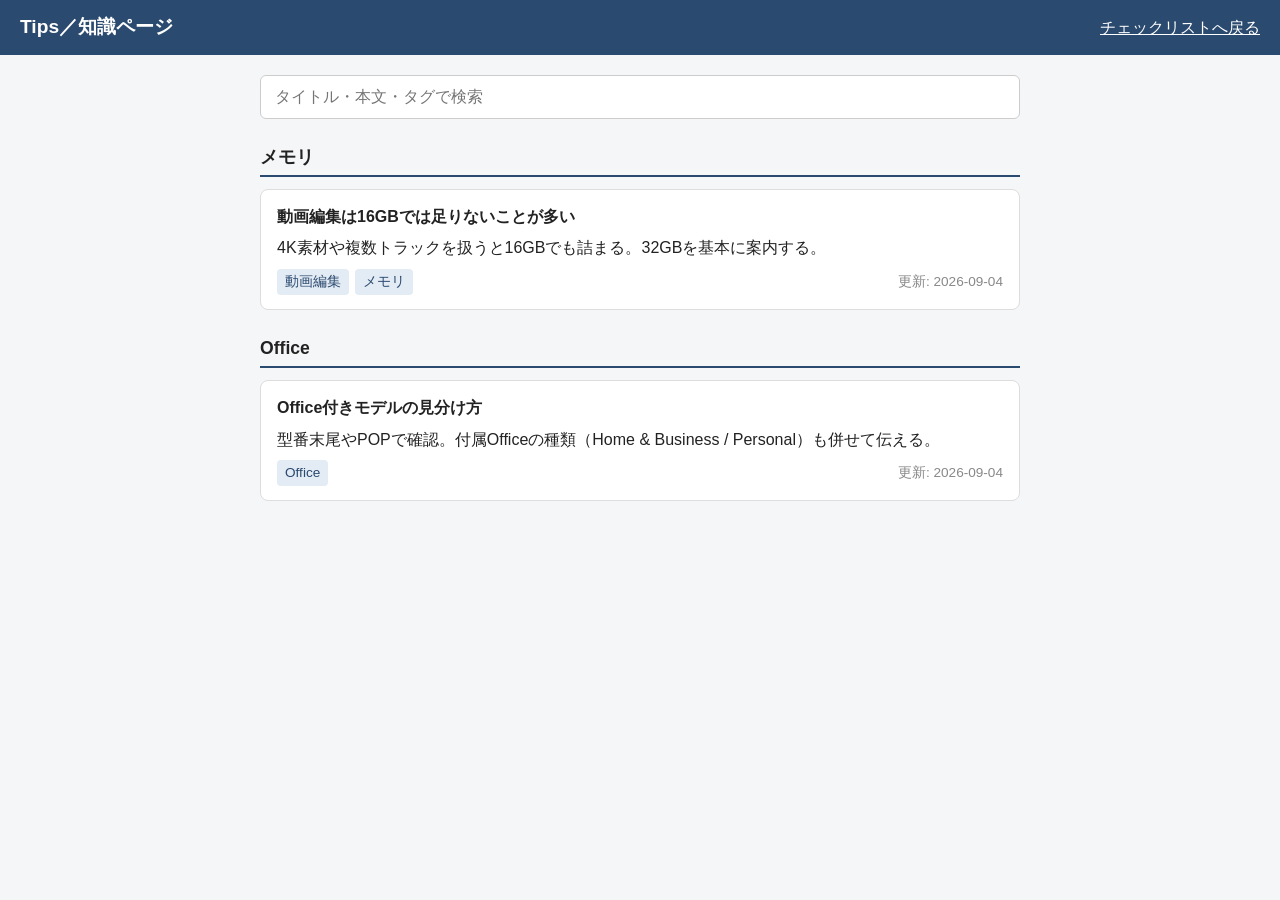
==== tips.html @ 2682cda7 "feat: PC案内ツール初期版（チェックリスト・Tipsページ） Co-Authored-By: Claude Fable 5 <noreply@anthropic.com> Claude-Sess" ====
<!DOCTYPE html>
<html lang="ja">
<head>
  <meta charset="UTF-8">
  <meta name="viewport" content="width=device-width, initial-scale=1.0">
  <title>PC案内ツール - Tips／知識ページ</title>
  <link rel="stylesheet" href="css/style.css">
</head>
<body>
  <header class="site-header">
    <h1>Tips／知識ページ</h1>
    <nav>
      <a href="index.html">チェックリストへ戻る</a>
    </nav>
  </header>

  <main class="tips-layout">
    <div class="search-box">
      <input type="search" id="search-input" placeholder="タイトル・本文・タグで検索">
    </div>
    <div id="tips-list">
      <!-- tips.json から記事を描画 -->
    </div>
  </main>

  <script src="js/tips.js"></script>
</body>
</html>
---- css/style.css ----
/* PC案内ツール 共通スタイル */

* {
  box-sizing: border-box;
}

body {
  margin: 0;
  font-family: "Hiragino Sans", "Hiragino Kaku Gothic ProN", "Yu Gothic", Meiryo, sans-serif;
  background: #f5f6f8;
  color: #222;
  line-height: 1.6;
}

/* ヘッダー */
.site-header {
  display: flex;
  justify-content: space-between;
  align-items: center;
  padding: 12px 20px;
  background: #2b4a6f;
  color: #fff;
}

.site-header h1 {
  margin: 0;
  font-size: 1.2rem;
}

.site-header a {
  color: #fff;
  text-decoration: underline;
}

/* チェックリスト画面: 2カラム */
.checklist-layout {
  display: flex;
  gap: 20px;
  padding: 20px;
  align-items: flex-start;
}

.questions-col {
  flex: 2;
}

.summary-col {
  flex: 1;
  position: sticky;
  top: 20px;
  background: #fff;
  border: 1px solid #ddd;
  border-radius: 8px;
  padding: 16px;
}

.summary-head {
  display: flex;
  justify-content: space-between;
  align-items: center;
  margin-bottom: 8px;
}

.summary-head h2 {
  margin: 0;
  font-size: 1.05rem;
}

/* 質問ブロック */
.question {
  background: #fff;
  border: 1px solid #ddd;
  border-radius: 8px;
  padding: 16px;
  margin-bottom: 16px;
}

.question h3 {
  margin: 0 0 10px;
  font-size: 1rem;
}

.options {
  display: flex;
  flex-wrap: wrap;
  gap: 8px;
}

/* ボタン: タップしやすく高さ44px以上 */
.option-btn {
  min-height: 44px;
  padding: 10px 18px;
  font-size: 1rem;
  border: 1px solid #2b4a6f;
  border-radius: 6px;
  background: #fff;
  color: #2b4a6f;
  cursor: pointer;
}

.option-btn.selected {
  background: #2b4a6f;
  color: #fff;
}

#reset-btn {
  min-height: 44px;
  padding: 8px 16px;
  font-size: 0.95rem;
  border: 1px solid #999;
  border-radius: 6px;
  background: #fff;
  cursor: pointer;
}

/* サマリー表 */
.summary-table {
  width: 100%;
  border-collapse: collapse;
}

.summary-table th,
.summary-table td {
  text-align: left;
  padding: 6px 8px;
  border-bottom: 1px solid #eee;
  vertical-align: top;
}

.summary-table th {
  white-space: nowrap;
  color: #555;
  font-weight: 600;
}

.placeholder {
  color: #888;
}

/* Tipsページ */
.tips-layout {
  max-width: 800px;
  margin: 0 auto;
  padding: 20px;
}

.search-box input {
  width: 100%;
  min-height: 44px;
  padding: 10px 14px;
  font-size: 1rem;
  border: 1px solid #ccc;
  border-radius: 6px;
}

.tips-category h2 {
  font-size: 1.1rem;
  border-bottom: 2px solid #2b4a6f;
  padding-bottom: 4px;
  margin: 24px 0 12px;
}

.tip-card {
  background: #fff;
  border: 1px solid #ddd;
  border-radius: 8px;
  padding: 14px 16px;
  margin-bottom: 12px;
}

.tip-card h3 {
  margin: 0 0 6px;
  font-size: 1rem;
}

.tip-body {
  margin: 0 0 8px;
}

.tip-meta {
  display: flex;
  flex-wrap: wrap;
  gap: 6px;
  align-items: center;
  font-size: 0.85rem;
}

.tag {
  background: #e3ebf4;
  color: #2b4a6f;
  border-radius: 4px;
  padding: 2px 8px;
}

.updated {
  color: #888;
  margin-left: auto;
}

/* タブレット・スマホ: 1カラムに */
@media (max-width: 768px) {
  .checklist-layout {
    flex-direction: column;
  }

  .summary-col {
    position: static;
    width: 100%;
  }

  .questions-col {
    width: 100%;
  }
}
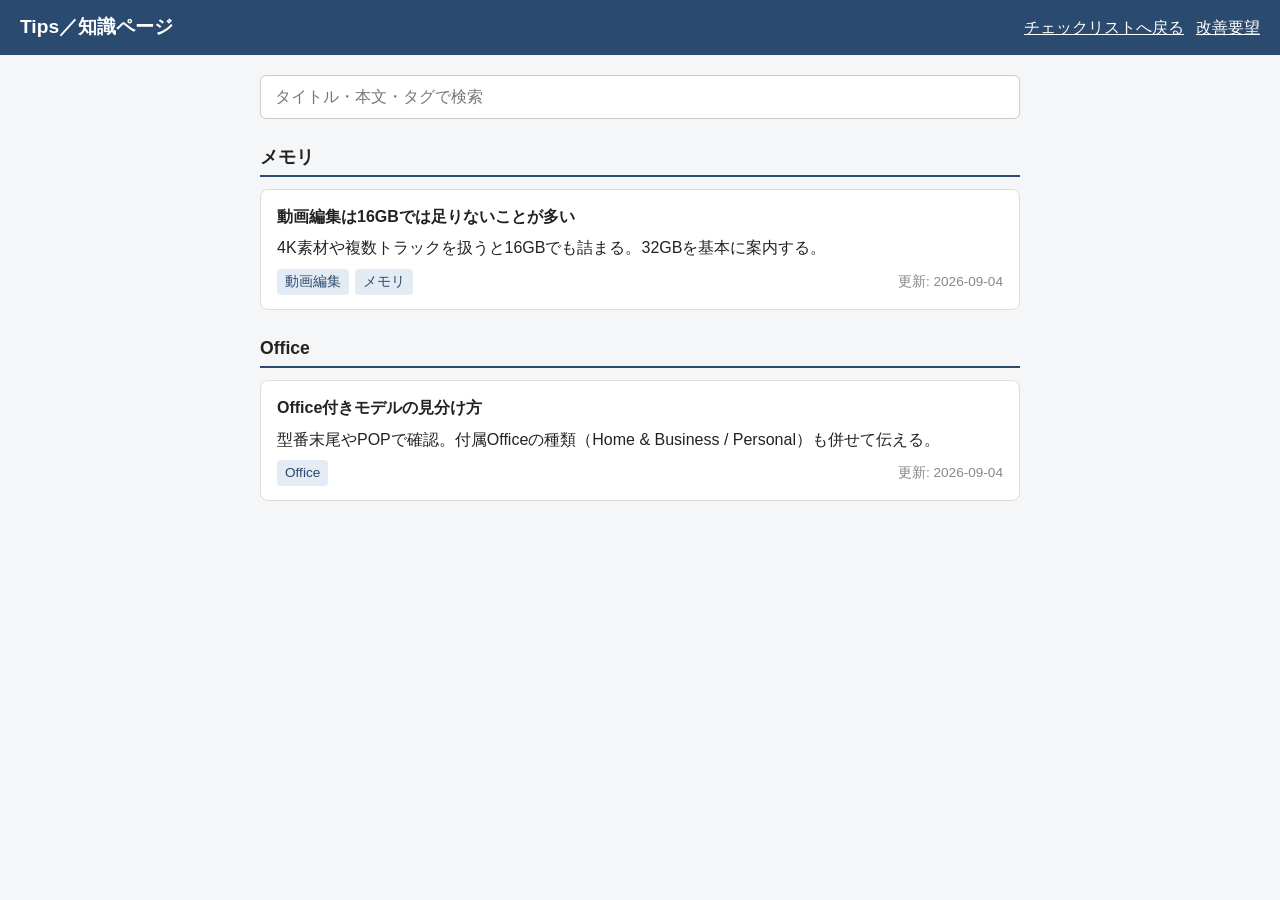
==== commit 48112b48: "feat: 改善要望フォームを追加（Discord webhook送信） Co-Authored-By: Claude Fable 5 <noreply@anthropic.com> Claude-S" ====
--- a/tips.html
+++ b/tips.html
@@ -11,6 +11,7 @@
     <h1>Tips／知識ページ</h1>
     <nav>
       <a href="index.html">チェックリストへ戻る</a>
+      <a href="request.html">改善要望</a>
     </nav>
   </header>
 
--- a/css/style.css
+++ b/css/style.css
@@ -27,9 +27,41 @@
   font-size: 1.2rem;
 }
 
+.site-header nav {
+  display: flex;
+  align-items: center;
+  gap: 12px;
+}
+
 .site-header a {
   color: #fff;
   text-decoration: underline;
+}
+
+/* ヘッダーのアイコンリンク（電球＋Tips） */
+.site-header a.icon-link {
+  text-decoration: none;
+}
+
+.icon-link {
+  display: flex;
+  align-items: center;
+  justify-content: center;
+  gap: 6px;
+  min-width: 44px;
+  height: 44px;
+  padding: 0 12px;
+  border-radius: 22px;
+  text-decoration: none;
+}
+
+.icon-link-text {
+  font-size: 0.95rem;
+}
+
+.icon-link:hover,
+.icon-link:focus {
+  background: rgba(255, 255, 255, 0.15);
 }
 
 /* チェックリスト画面: 2カラム */
@@ -137,6 +169,105 @@
   color: #888;
 }
 
+/* 条件に合う機種 */
+.models-head {
+  display: flex;
+  align-items: baseline;
+  gap: 8px;
+  margin-top: 20px;
+  padding-top: 12px;
+  border-top: 2px solid #2b4a6f;
+}
+
+.models-head h2 {
+  margin: 0;
+  font-size: 1.05rem;
+}
+
+#models-count {
+  color: #666;
+  font-size: 0.9rem;
+}
+
+.model-card {
+  border: 1px solid #ddd;
+  border-radius: 8px;
+  padding: 10px 12px;
+  margin-top: 10px;
+}
+
+.model-name {
+  font-weight: 600;
+}
+
+.model-spec {
+  color: #555;
+  font-size: 0.9rem;
+  margin-top: 2px;
+}
+
+.model-badges {
+  display: flex;
+  gap: 6px;
+  margin-top: 6px;
+}
+
+.badge {
+  font-size: 0.8rem;
+  border-radius: 4px;
+  padding: 2px 8px;
+}
+
+.badge-tenji {
+  background: #e3ebf4;
+  color: #2b4a6f;
+}
+
+.badge-stock {
+  background: #e2f3e6;
+  color: #216b34;
+}
+
+.badge-nostock {
+  background: #f4e3e3;
+  color: #8a2b2b;
+}
+
+.model-copy-row {
+  display: flex;
+  align-items: center;
+  gap: 8px;
+  margin-top: 8px;
+}
+
+.model-no {
+  flex: 1;
+  font-family: "SF Mono", Menlo, Consolas, monospace;
+  font-size: 0.95rem;
+  background: #f0f2f5;
+  border-radius: 4px;
+  padding: 6px 8px;
+  overflow-x: auto;
+  white-space: nowrap;
+}
+
+.copy-btn {
+  min-height: 44px;
+  padding: 8px 14px;
+  font-size: 0.9rem;
+  border: 1px solid #2b4a6f;
+  border-radius: 6px;
+  background: #fff;
+  color: #2b4a6f;
+  cursor: pointer;
+  white-space: nowrap;
+}
+
+.copy-btn:disabled {
+  background: #2b4a6f;
+  color: #fff;
+}
+
 /* Tipsページ */
 .tips-layout {
   max-width: 800px;
@@ -197,6 +328,85 @@
   margin-left: auto;
 }
 
+/* 改善要望フォーム */
+.request-layout {
+  max-width: 640px;
+  margin: 0 auto;
+  padding: 20px;
+}
+
+.request-note {
+  color: #555;
+  margin: 0 0 16px;
+}
+
+#request-form {
+  display: flex;
+  flex-direction: column;
+  gap: 6px;
+  background: #fff;
+  border: 1px solid #ddd;
+  border-radius: 8px;
+  padding: 16px;
+}
+
+#request-form label {
+  font-weight: 600;
+  margin-top: 8px;
+}
+
+.required {
+  font-size: 0.8rem;
+  font-weight: 600;
+  color: #8a2b2b;
+  background: #f4e3e3;
+  border-radius: 4px;
+  padding: 1px 6px;
+  margin-left: 4px;
+}
+
+#request-form input,
+#request-form textarea {
+  font-size: 1rem;
+  font-family: inherit;
+  border: 1px solid #ccc;
+  border-radius: 6px;
+  padding: 10px 12px;
+}
+
+#request-form input {
+  min-height: 44px;
+}
+
+#send-btn {
+  margin-top: 12px;
+  min-height: 44px;
+  font-size: 1rem;
+  border: none;
+  border-radius: 6px;
+  background: #2b4a6f;
+  color: #fff;
+  cursor: pointer;
+}
+
+#send-btn:disabled {
+  opacity: 0.6;
+  cursor: default;
+}
+
+#send-result {
+  margin: 8px 0 0;
+  min-height: 1.2em;
+}
+
+.result-ok {
+  color: #216b34;
+}
+
+.result-error {
+  color: #8a2b2b;
+}
+
 /* タブレット・スマホ: 1カラムに */
 @media (max-width: 768px) {
   .checklist-layout {
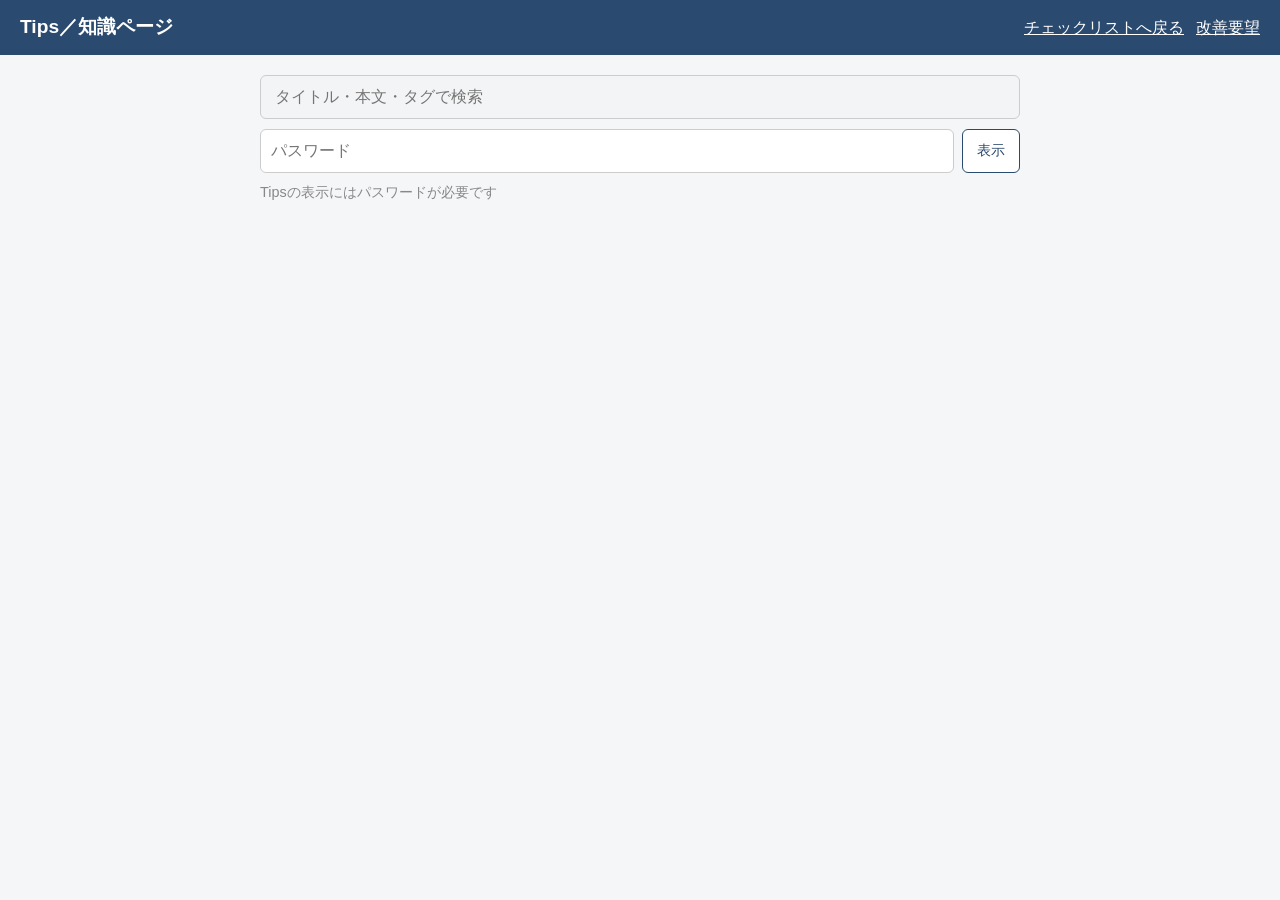
==== commit 3db58e19: "feat: Tipsをパスワード保護し、メーカー特徴40件と出典リンクを追加 - tips.json を廃止し、暗号化した tips.enc を配信（元データは tips.src.json でgit管" ====
--- a/tips.html
+++ b/tips.html
@@ -24,6 +24,7 @@
     </div>
   </main>
 
+  <script src="js/unlock.js"></script>
   <script src="js/tips.js"></script>
 </body>
 </html>
--- a/css/style.css
+++ b/css/style.css
@@ -268,6 +268,28 @@
   color: #fff;
 }
 
+/* 機種一覧のパスワード入力 */
+.unlock-form {
+  display: flex;
+  gap: 8px;
+  margin-top: 10px;
+}
+
+.unlock-form input {
+  flex: 1;
+  min-width: 0;
+  min-height: 44px;
+  padding: 8px 10px;
+  font-size: 1rem;
+  border: 1px solid #ccc;
+  border-radius: 6px;
+}
+
+.unlock-msg {
+  margin-top: 8px;
+  font-size: 0.9rem;
+}
+
 /* Tipsページ */
 .tips-layout {
   max-width: 800px;
@@ -321,6 +343,17 @@
   color: #2b4a6f;
   border-radius: 4px;
   padding: 2px 8px;
+}
+
+.tip-source {
+  color: #4a6d96;
+  text-decoration: none;
+  border-bottom: 1px dotted #9db4cd;
+}
+
+.tip-source:hover {
+  color: #1f3d63;
+  border-bottom-style: solid;
 }
 
 .updated {
